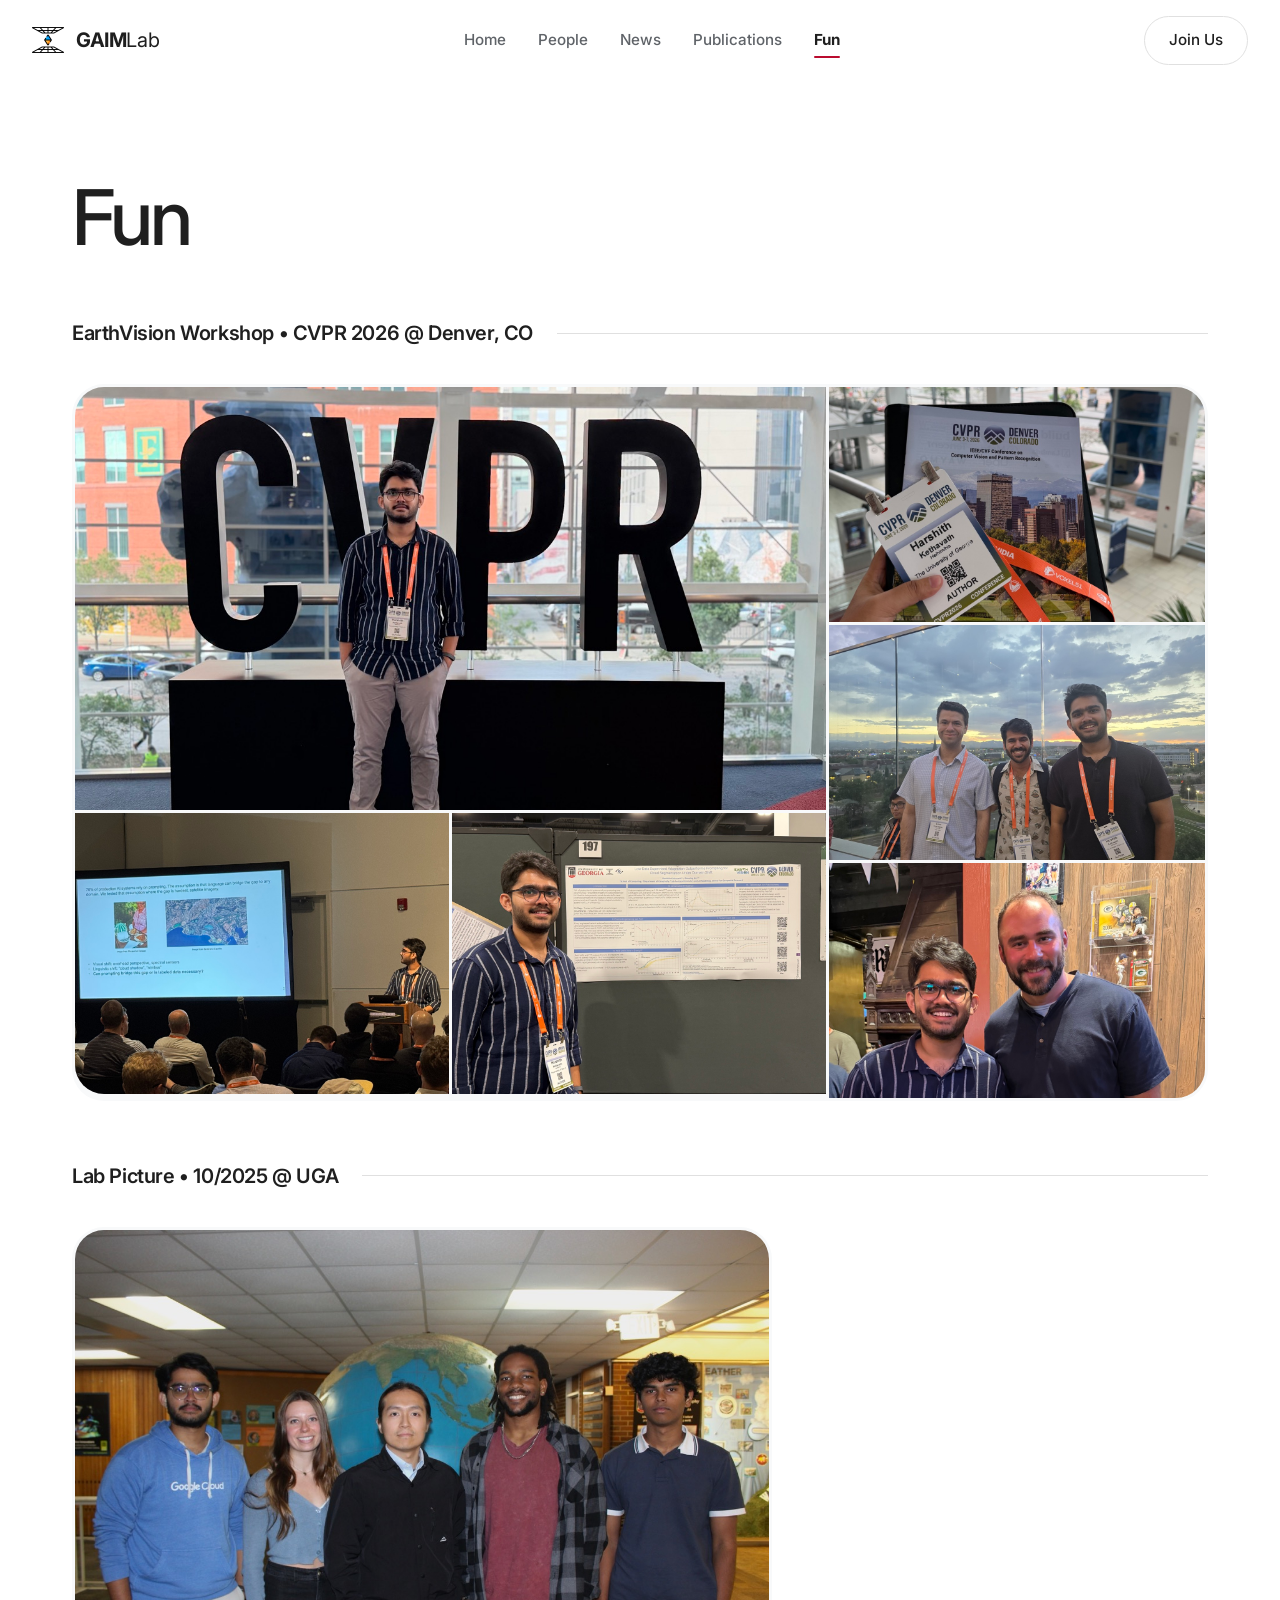
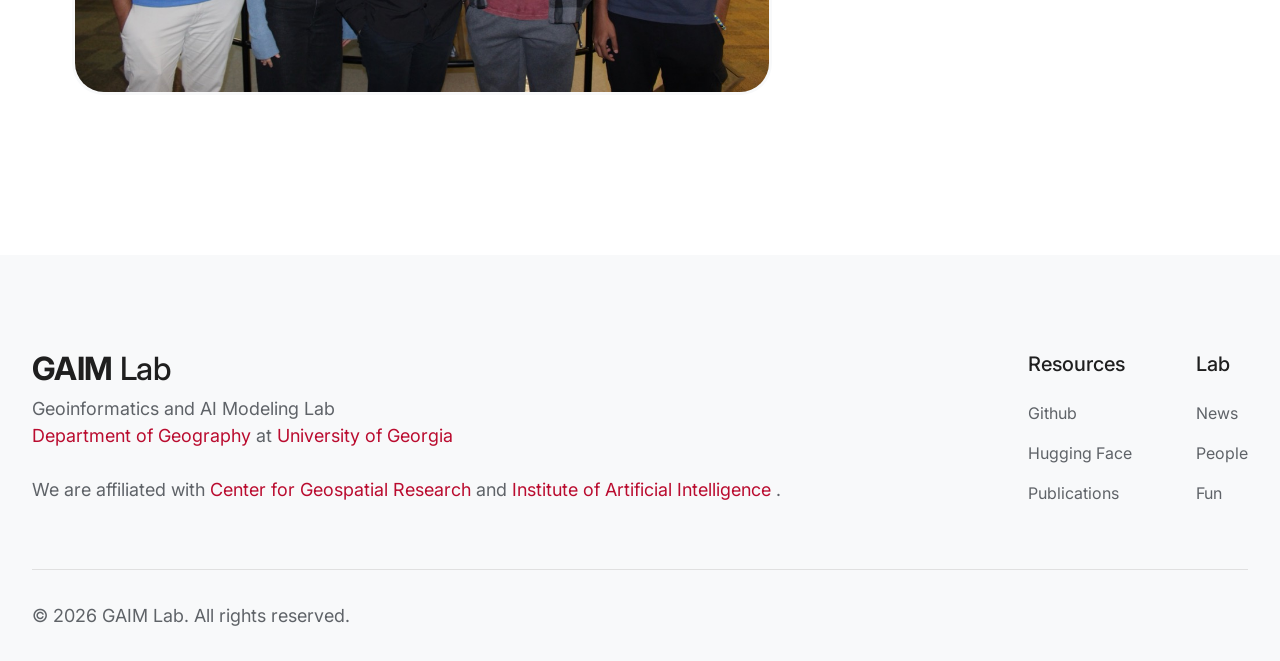
==== gallery/index.html @ b4d10457 "update layout" ====
<!DOCTYPE html>
<html lang="en">
<head>
    <meta charset="UTF-8">
    <meta name="viewport" content="width=device-width, initial-scale=1.0">
    <base href="/">
    <title>Gallery | GAIM Lab</title>
    <link href="https://fonts.googleapis.com/css2?family=Inter:wght@400;500;600;700&display=swap" rel="stylesheet">
    <link rel="stylesheet" href="css/style.css">
    <link rel="icon" type="image/png" href="assets/logo.png">
</head>
<body>
    <div id="navbar-placeholder"></div>

    <main class="gallery-section">
        <h1>Fun</h1>

        <div class="gallery-divider"><h2>EarthVision Workshop • CVPR 2026 @ Denver, CO</h2></div>

        <div class="gallery-canvas">
            <div class="gallery-left">
                <div class="gallery-slot gallery-slot-wide"><img src="assets/research/2026_cvpr/CVPR.jpeg" alt=""></div>
                <div class="gallery-2row">
                    <div class="gallery-slot"><img src="assets/research/2026_cvpr/Present.jpeg" alt=""></div>
                    <div class="gallery-slot"><img src="assets/research/2026_cvpr/Poster.jpeg" alt=""></div>
                </div>
            </div>
            <div class="gallery-right">
                <div class="gallery-slot"><img src="assets/research/2026_cvpr/ID.jpeg" alt=""></div>
                <div class="gallery-slot"><img src="assets/research/2026_cvpr/People_1.jpg" alt=""></div>
                <div class="gallery-slot"><img src="assets/research/2026_cvpr/People_2.jpeg" alt=""></div>
            </div>
        </div>

        <div class="gallery-divider"><h2>Lab Picture • 10/2025 @ UGA</h2></div>

        <div>
            <img class="gallery-single-slot" src="assets/10_2025.jpeg" alt="">
        </div>

    </main>

    <div id="footer-placeholder"></div>
    <script src="js/main.js?v=13"></script>
</body>
</html>
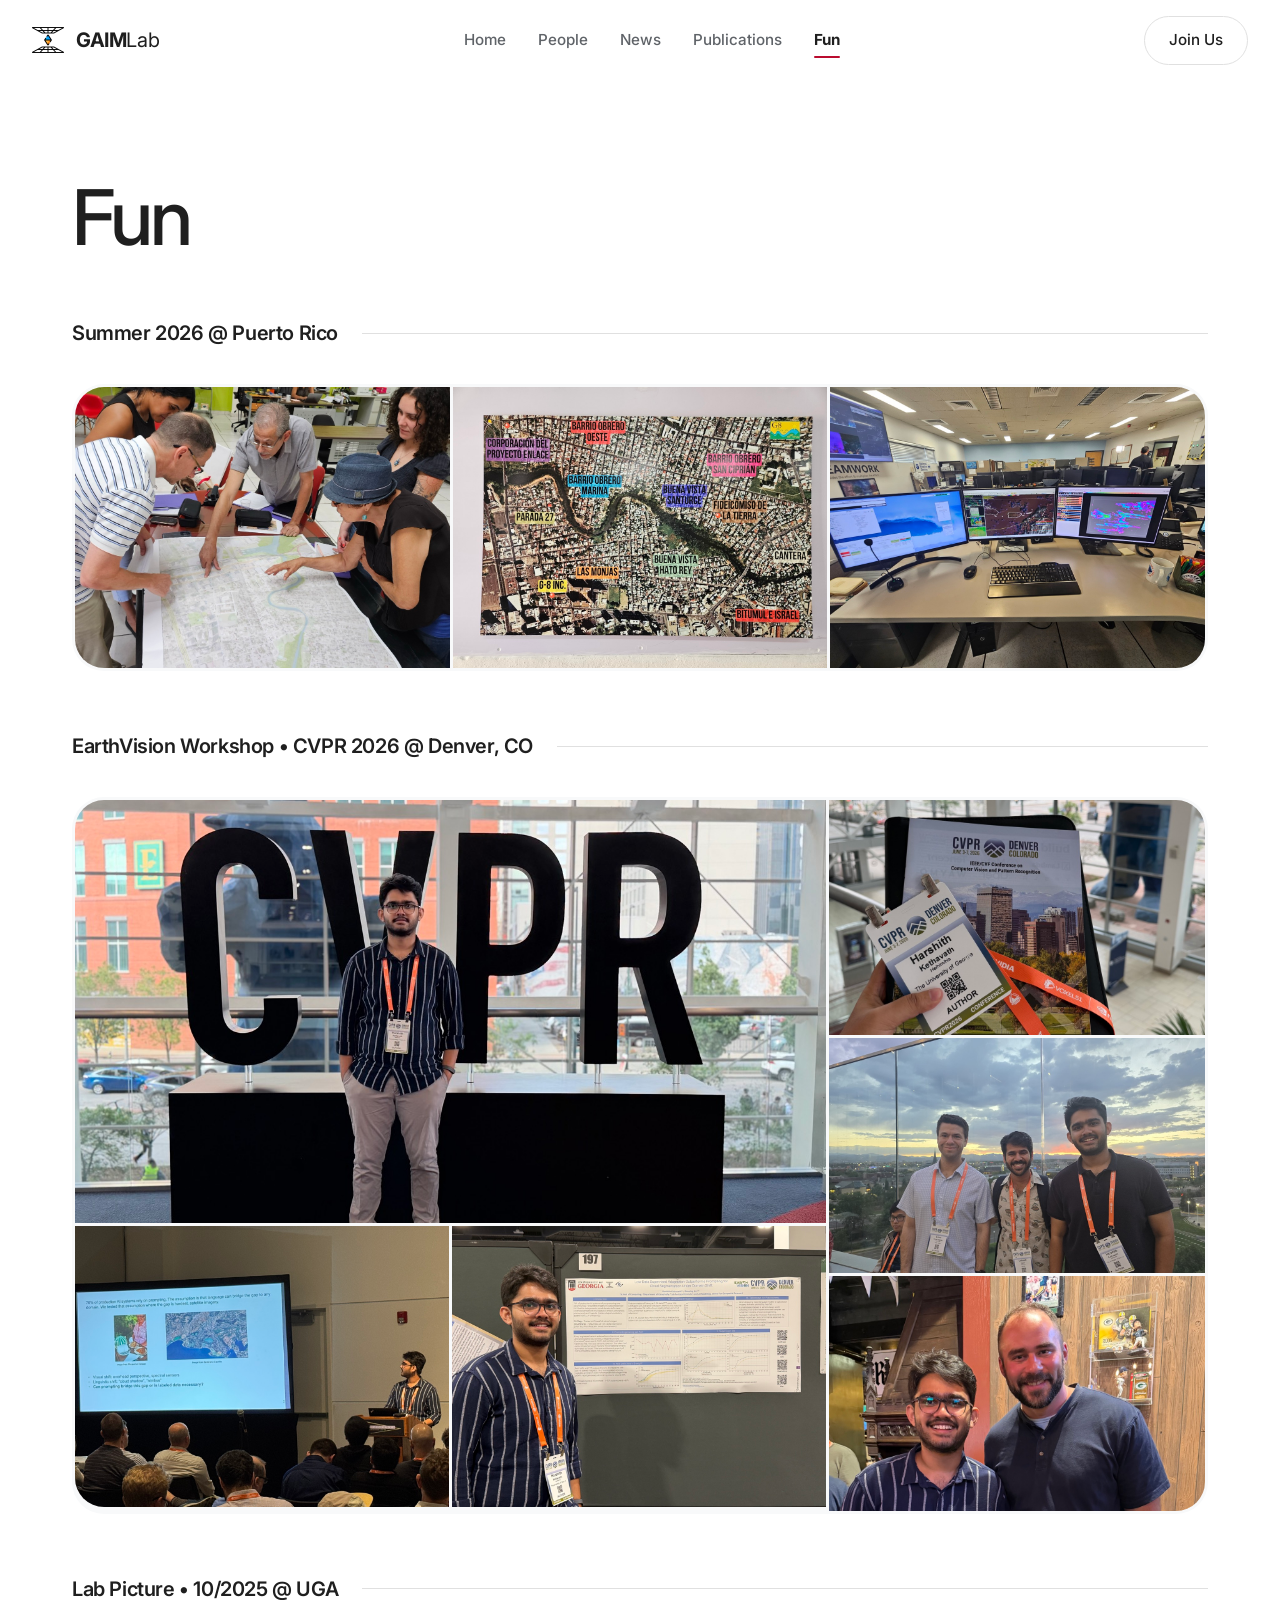
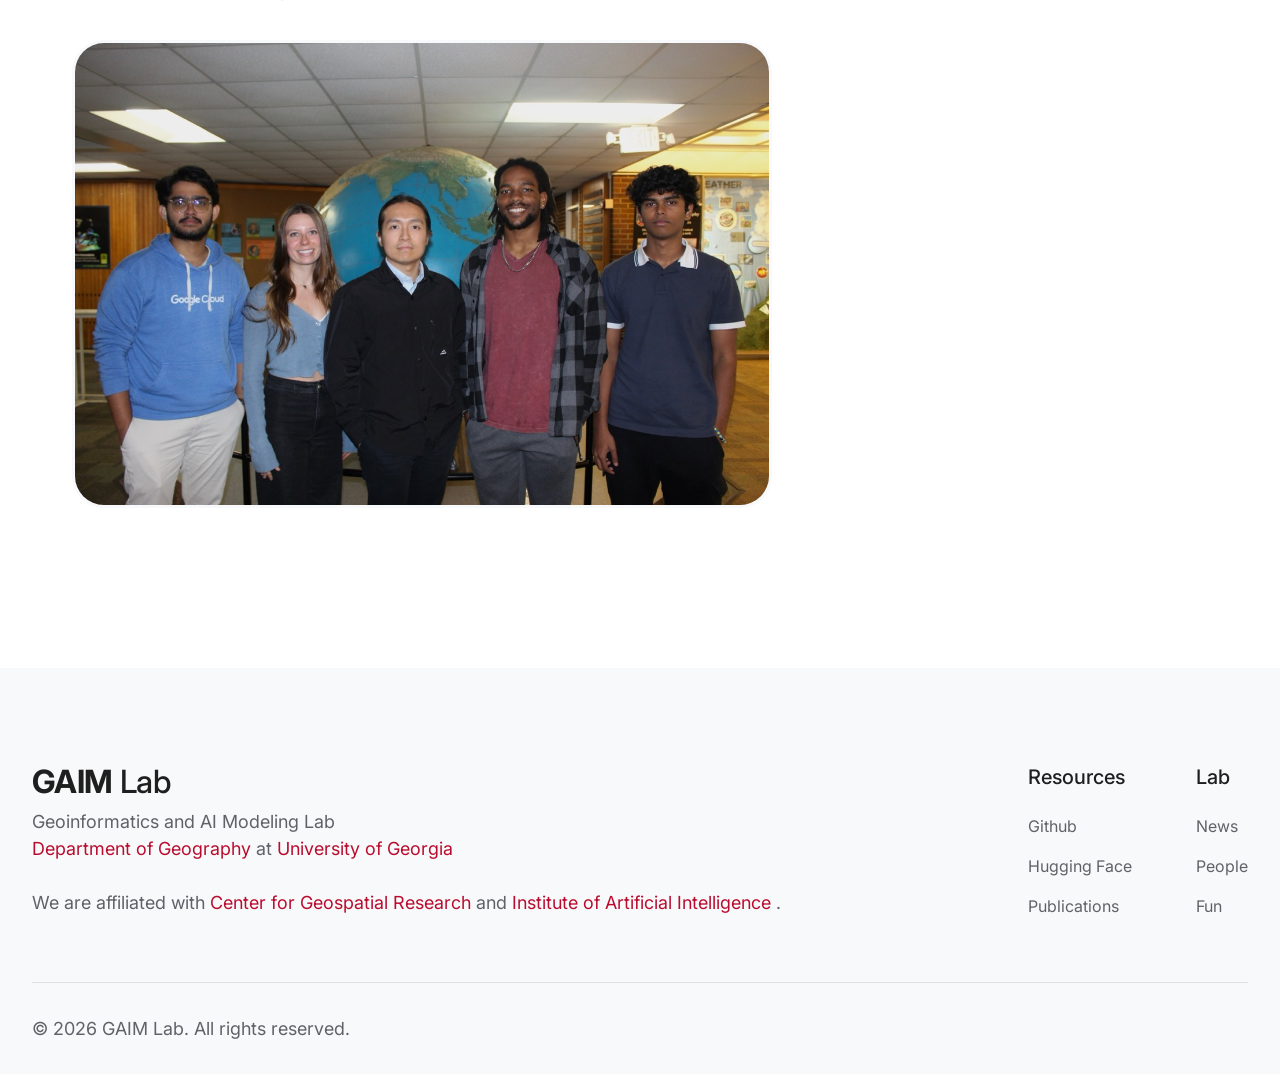
==== commit 3a8e68bc: "add manual control and new photos" ====
--- a/gallery/index.html
+++ b/gallery/index.html
@@ -14,6 +14,14 @@
 
     <main class="gallery-section">
         <h1>Fun</h1>
+
+        <div class="gallery-divider"><h2>Summer 2026 @ Puerto Rico</h2></div>
+
+        <div class="gallery-canvas">
+            <div class="gallery-slot"><img src="assets/research/2026_pr/g8.jpg" alt=""></div>
+            <div class="gallery-slot"><img src="assets/research/2026_pr/communities.jpg" alt=""></div>
+            <div class="gallery-slot"><img src="assets/research/2026_pr/nws.jpg" alt=""></div>
+        </div>
 
         <div class="gallery-divider"><h2>EarthVision Workshop • CVPR 2026 @ Denver, CO</h2></div>
 
@@ -35,12 +43,12 @@
         <div class="gallery-divider"><h2>Lab Picture • 10/2025 @ UGA</h2></div>
 
         <div>
-            <img class="gallery-single-slot" src="assets/10_2025.jpeg" alt="">
+            <img class="gallery-single-slot" src="assets/people/lab_202510.jpeg" alt="">
         </div>
 
     </main>
 
     <div id="footer-placeholder"></div>
-    <script src="js/main.js?v=13"></script>
+    <script src="js/main.js?v=17"></script>
 </body>
 </html>
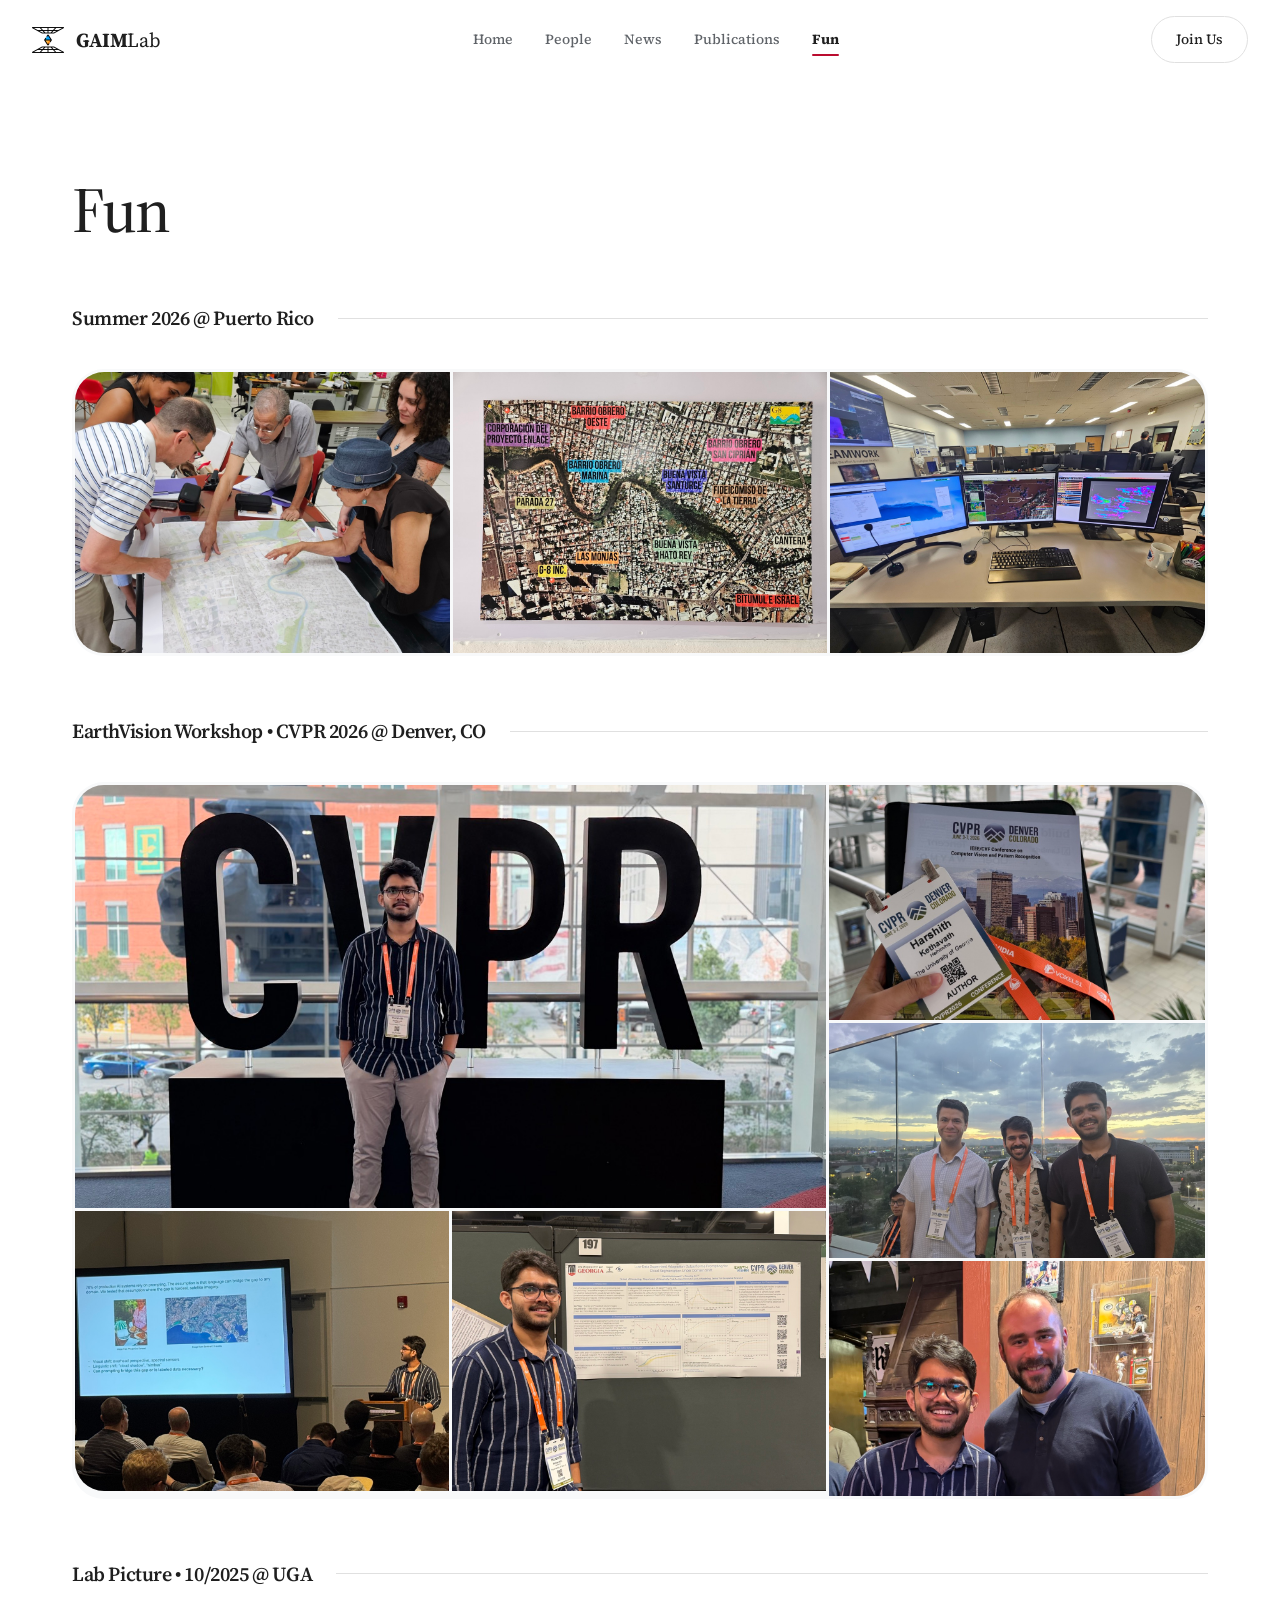
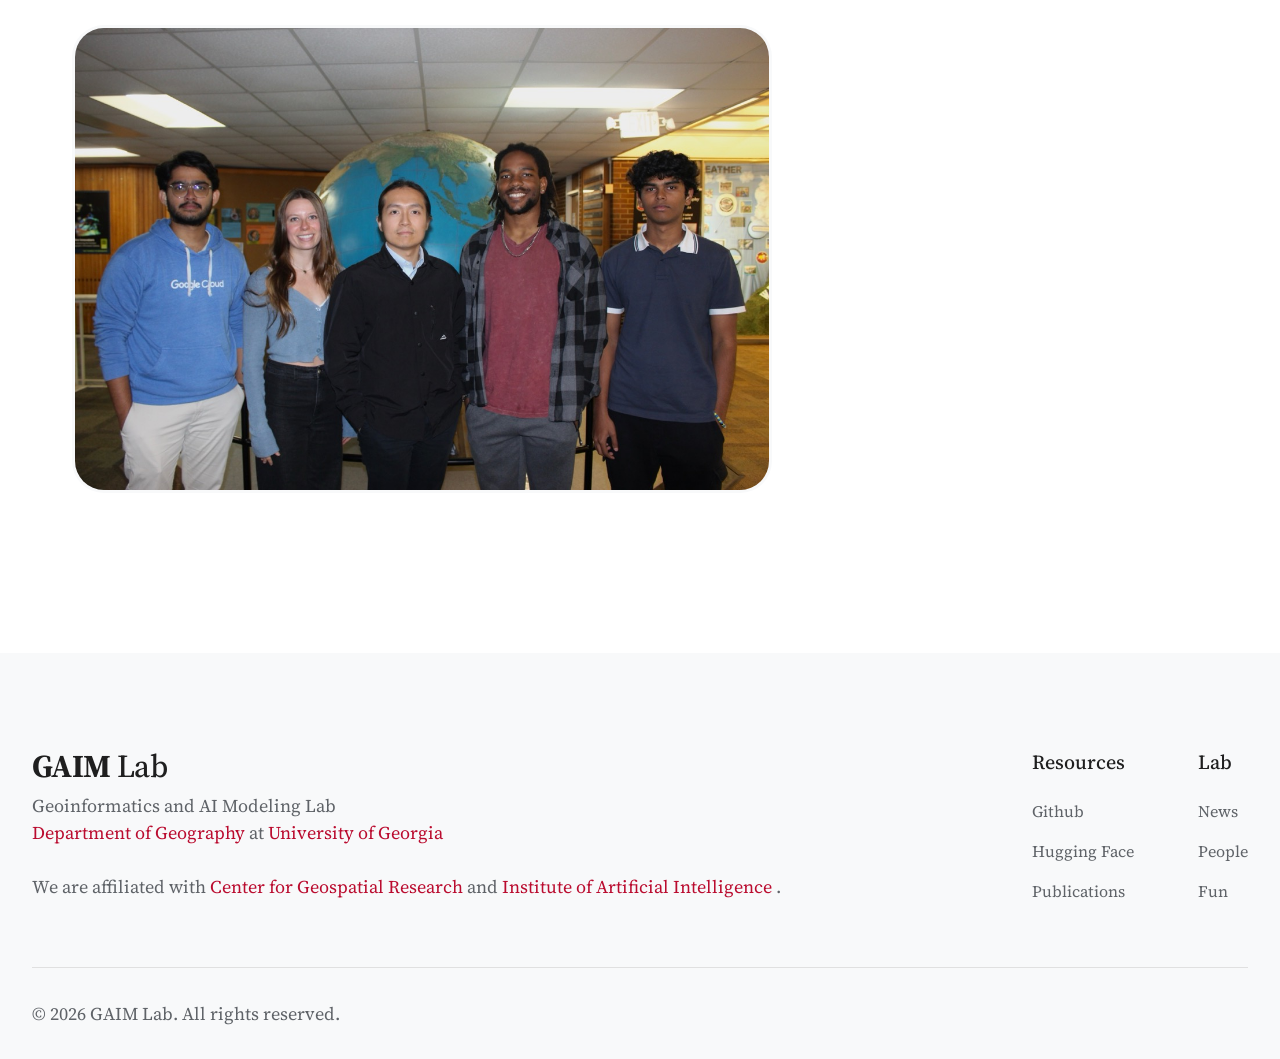
==== commit 2bcb0789: "normalizing and centralizing font and sizes" ====
--- a/gallery/index.html
+++ b/gallery/index.html
@@ -5,7 +5,7 @@
     <meta name="viewport" content="width=device-width, initial-scale=1.0">
     <base href="/">
     <title>Gallery | GAIM Lab</title>
-    <link href="https://fonts.googleapis.com/css2?family=Inter:wght@400;500;600;700&display=swap" rel="stylesheet">
+    <link href="https://fonts.googleapis.com/css2?family=Source+Serif+4:opsz,wght@8..60,400..700&display=swap" rel="stylesheet">
     <link rel="stylesheet" href="css/style.css">
     <link rel="icon" type="image/png" href="assets/logo.png">
 </head>
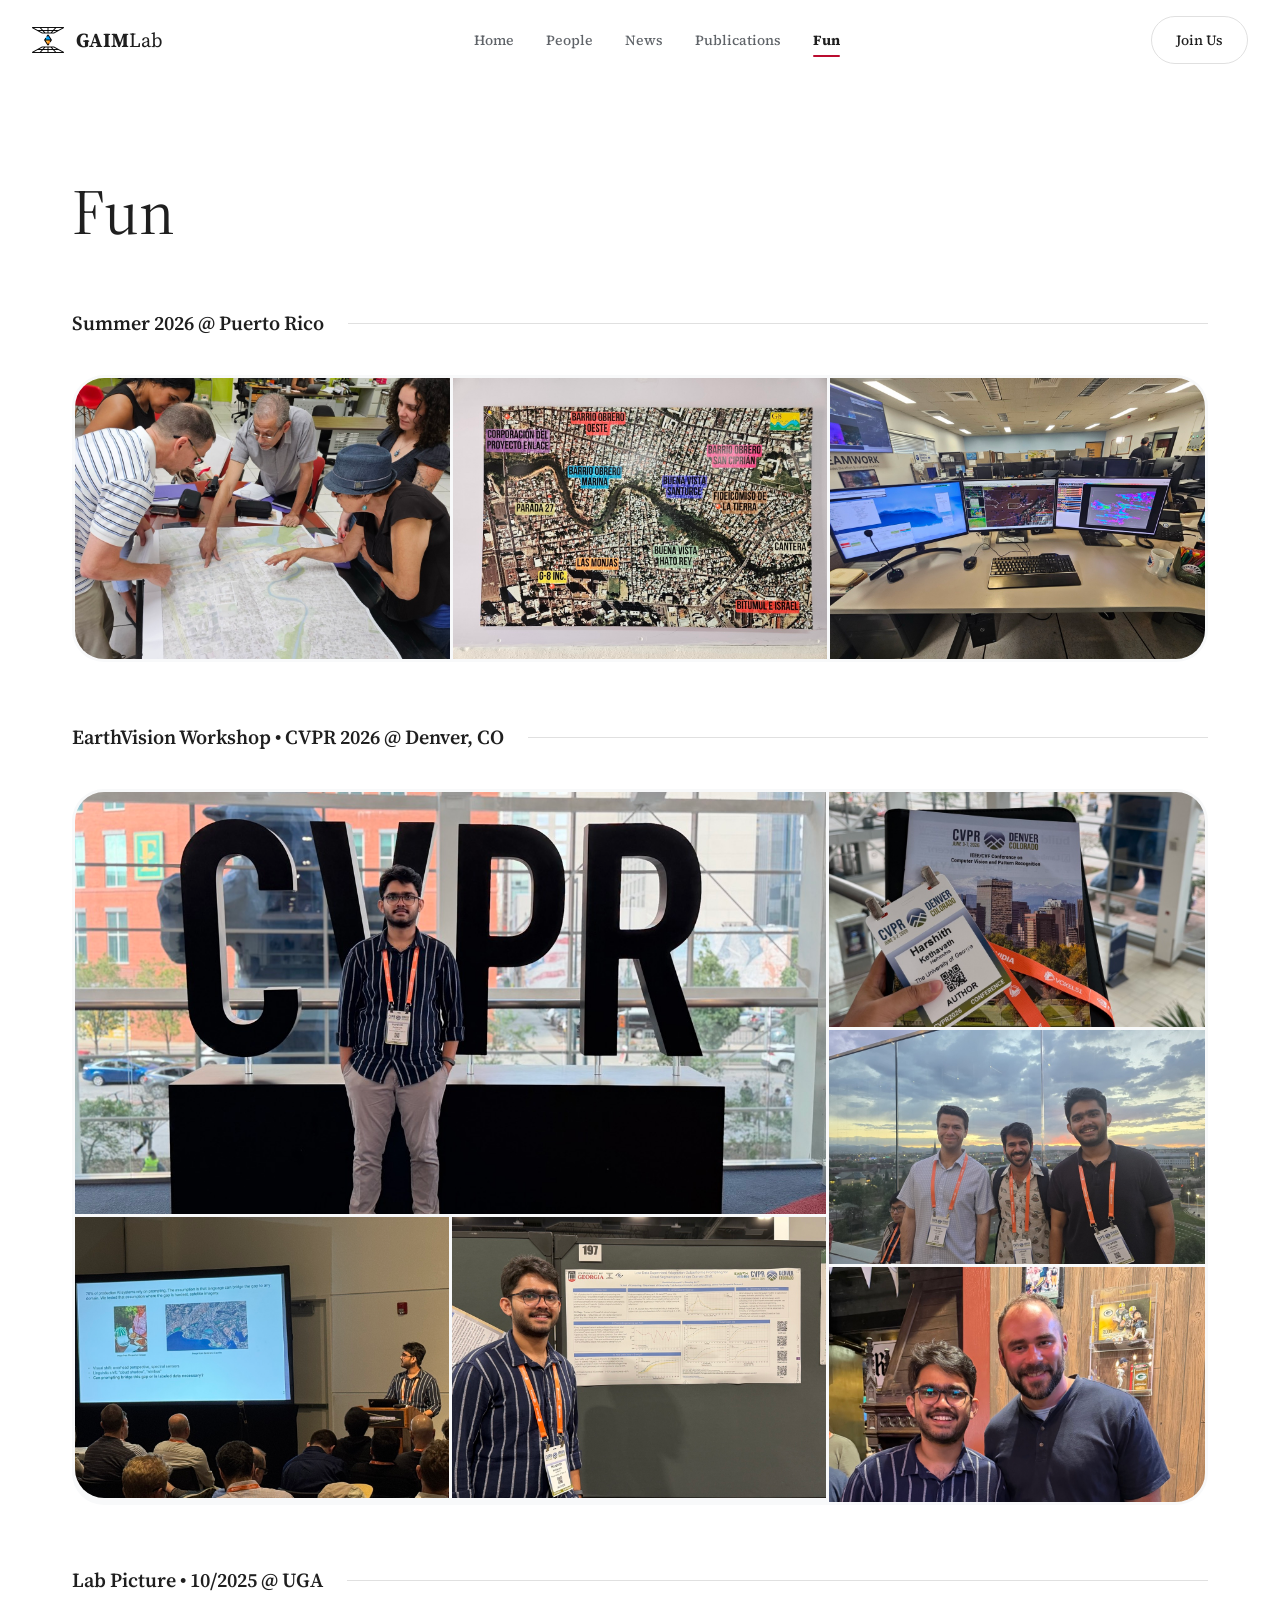
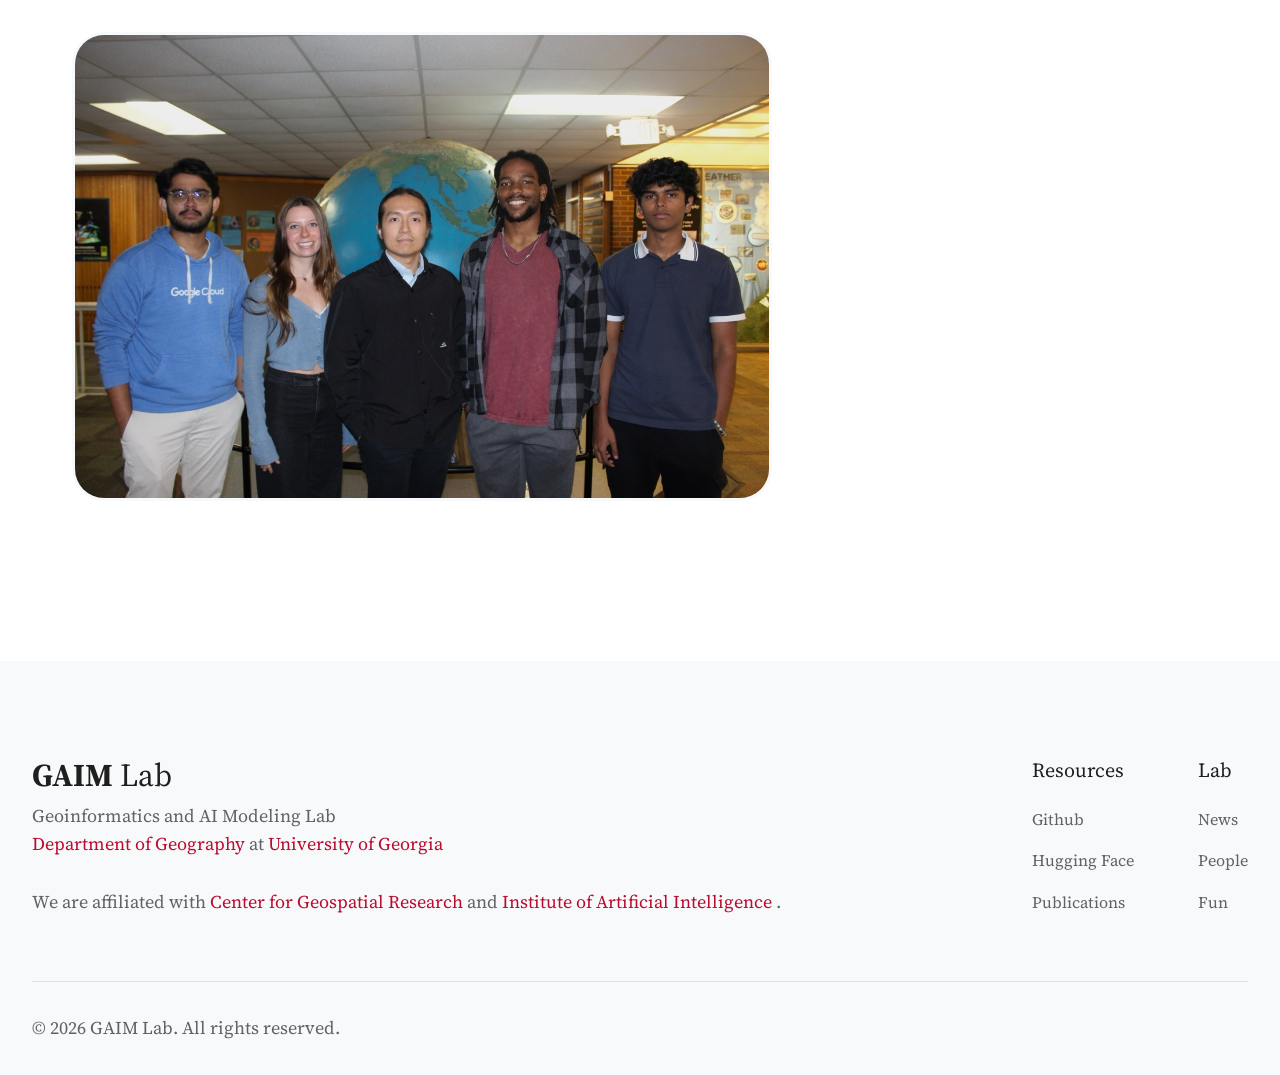
==== commit 6d1592aa: "menu bar and news re org" ====
--- a/gallery/index.html
+++ b/gallery/index.html
@@ -7,7 +7,7 @@
     <title>Gallery | GAIM Lab</title>
     <link href="https://fonts.googleapis.com/css2?family=Source+Serif+4:opsz,wght@8..60,400..700&display=swap" rel="stylesheet">
     <link rel="stylesheet" href="css/style.css">
-    <link rel="icon" type="image/png" href="assets/logo.png">
+    <link rel="icon" type="image/png" href="assets/lab_logo.png">
 </head>
 <body>
     <div id="navbar-placeholder"></div>
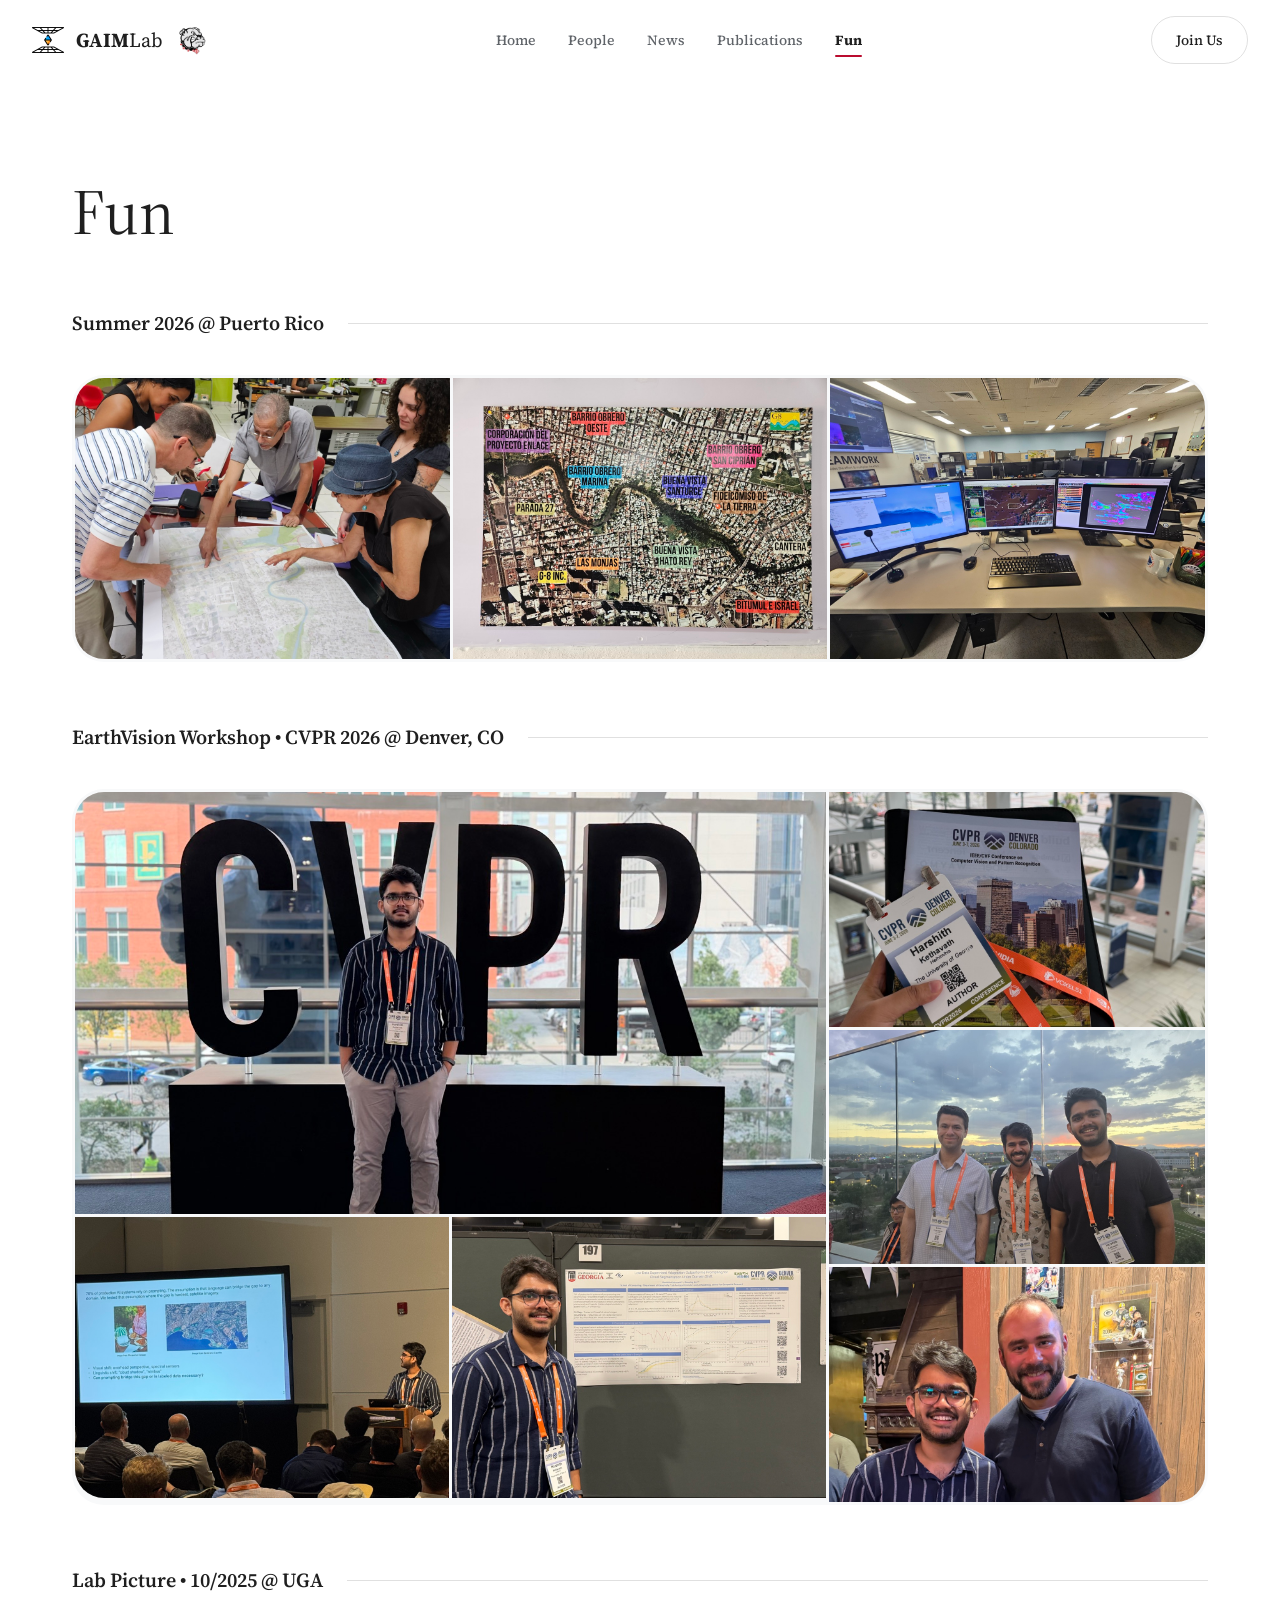
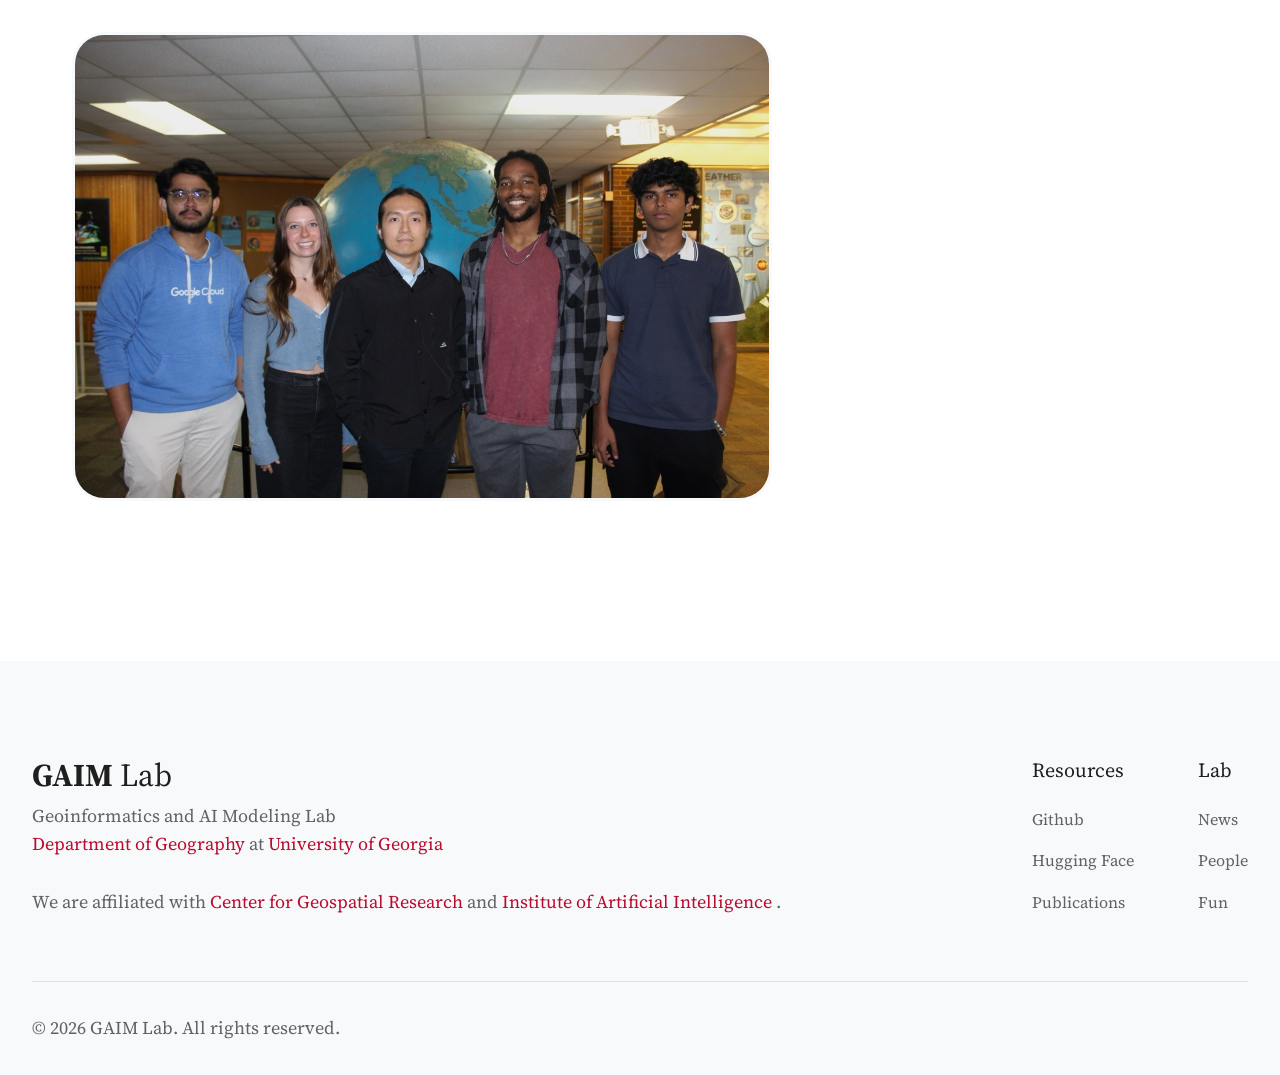
==== commit 04086853: "add a dynamic uga logo" ====
--- a/gallery/index.html
+++ b/gallery/index.html
@@ -49,6 +49,6 @@
     </main>
 
     <div id="footer-placeholder"></div>
-    <script src="js/main.js?v=17"></script>
+    <script src="js/main.js?v=20"></script>
 </body>
 </html>
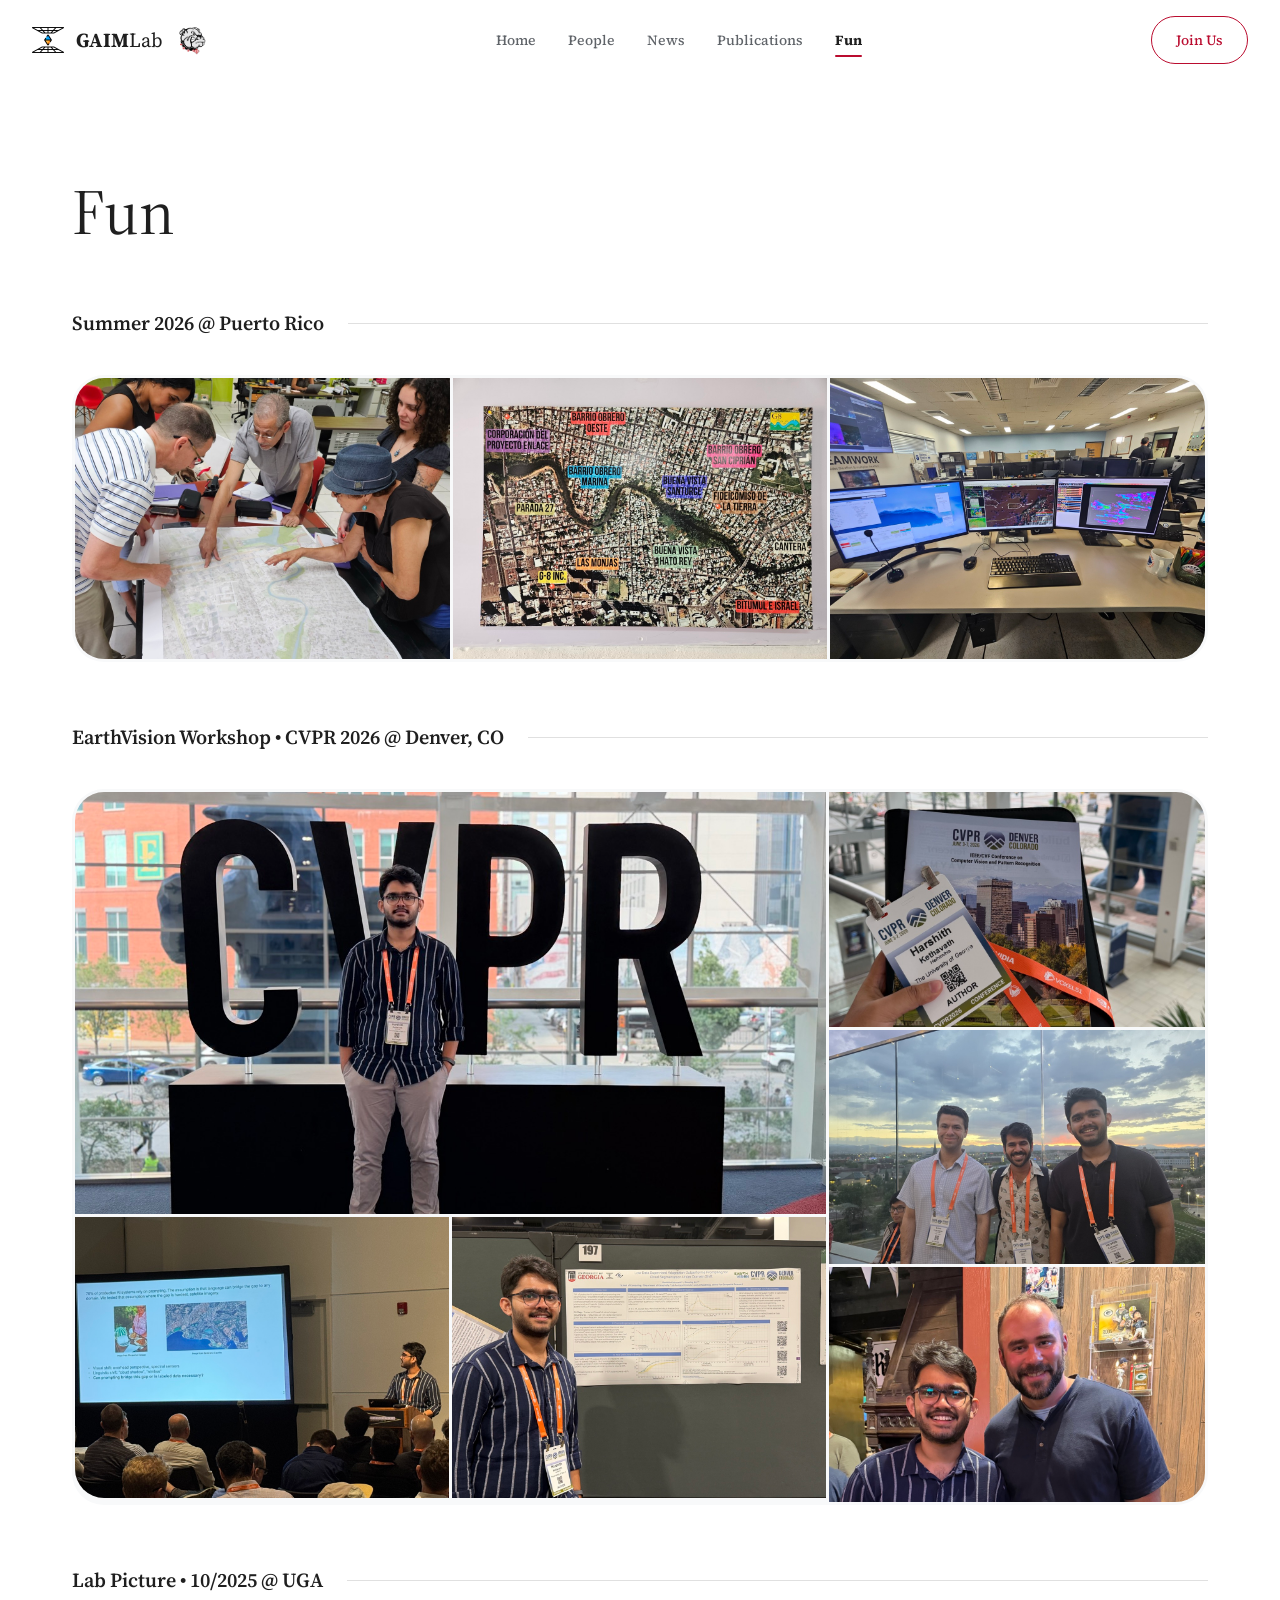
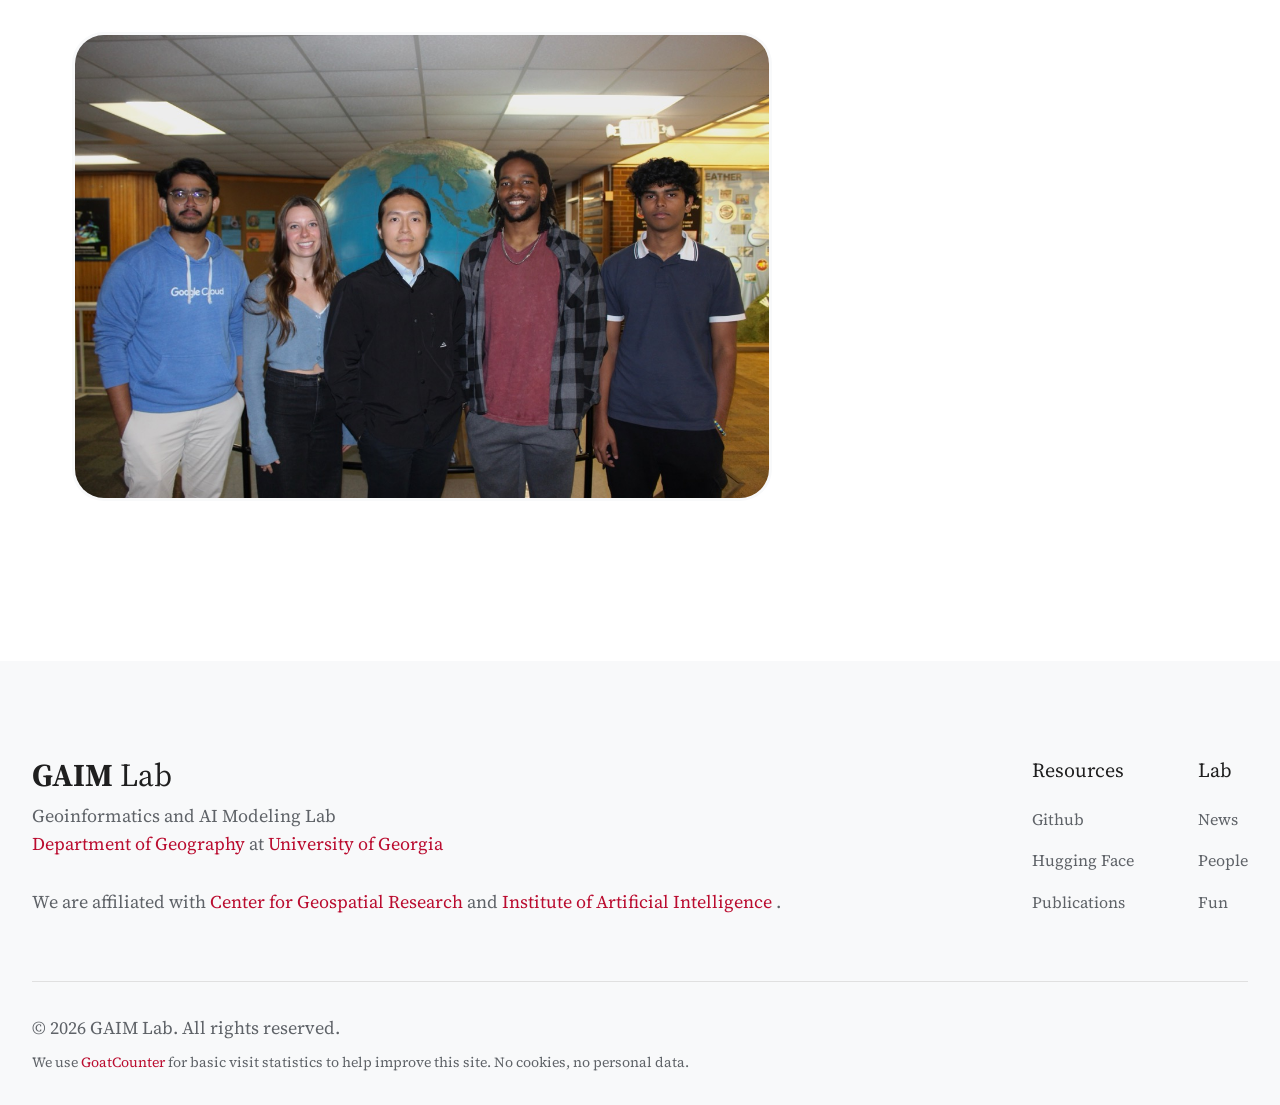
==== commit 8cbd95f8: "add visit statistics" ====
--- a/gallery/index.html
+++ b/gallery/index.html
@@ -8,6 +8,9 @@
     <link href="https://fonts.googleapis.com/css2?family=Source+Serif+4:opsz,wght@8..60,400..700&display=swap" rel="stylesheet">
     <link rel="stylesheet" href="css/style.css">
     <link rel="icon" type="image/png" href="assets/lab_logo.png">
+    <!-- Privacy-friendly analytics: no cookies, no stored IPs. Disclosed in footer.html. -->
+    <script data-goatcounter="https://uga-gaim.goatcounter.com/count"
+            async src="//gc.zgo.at/count.js"></script>
 </head>
 <body>
     <div id="navbar-placeholder"></div>
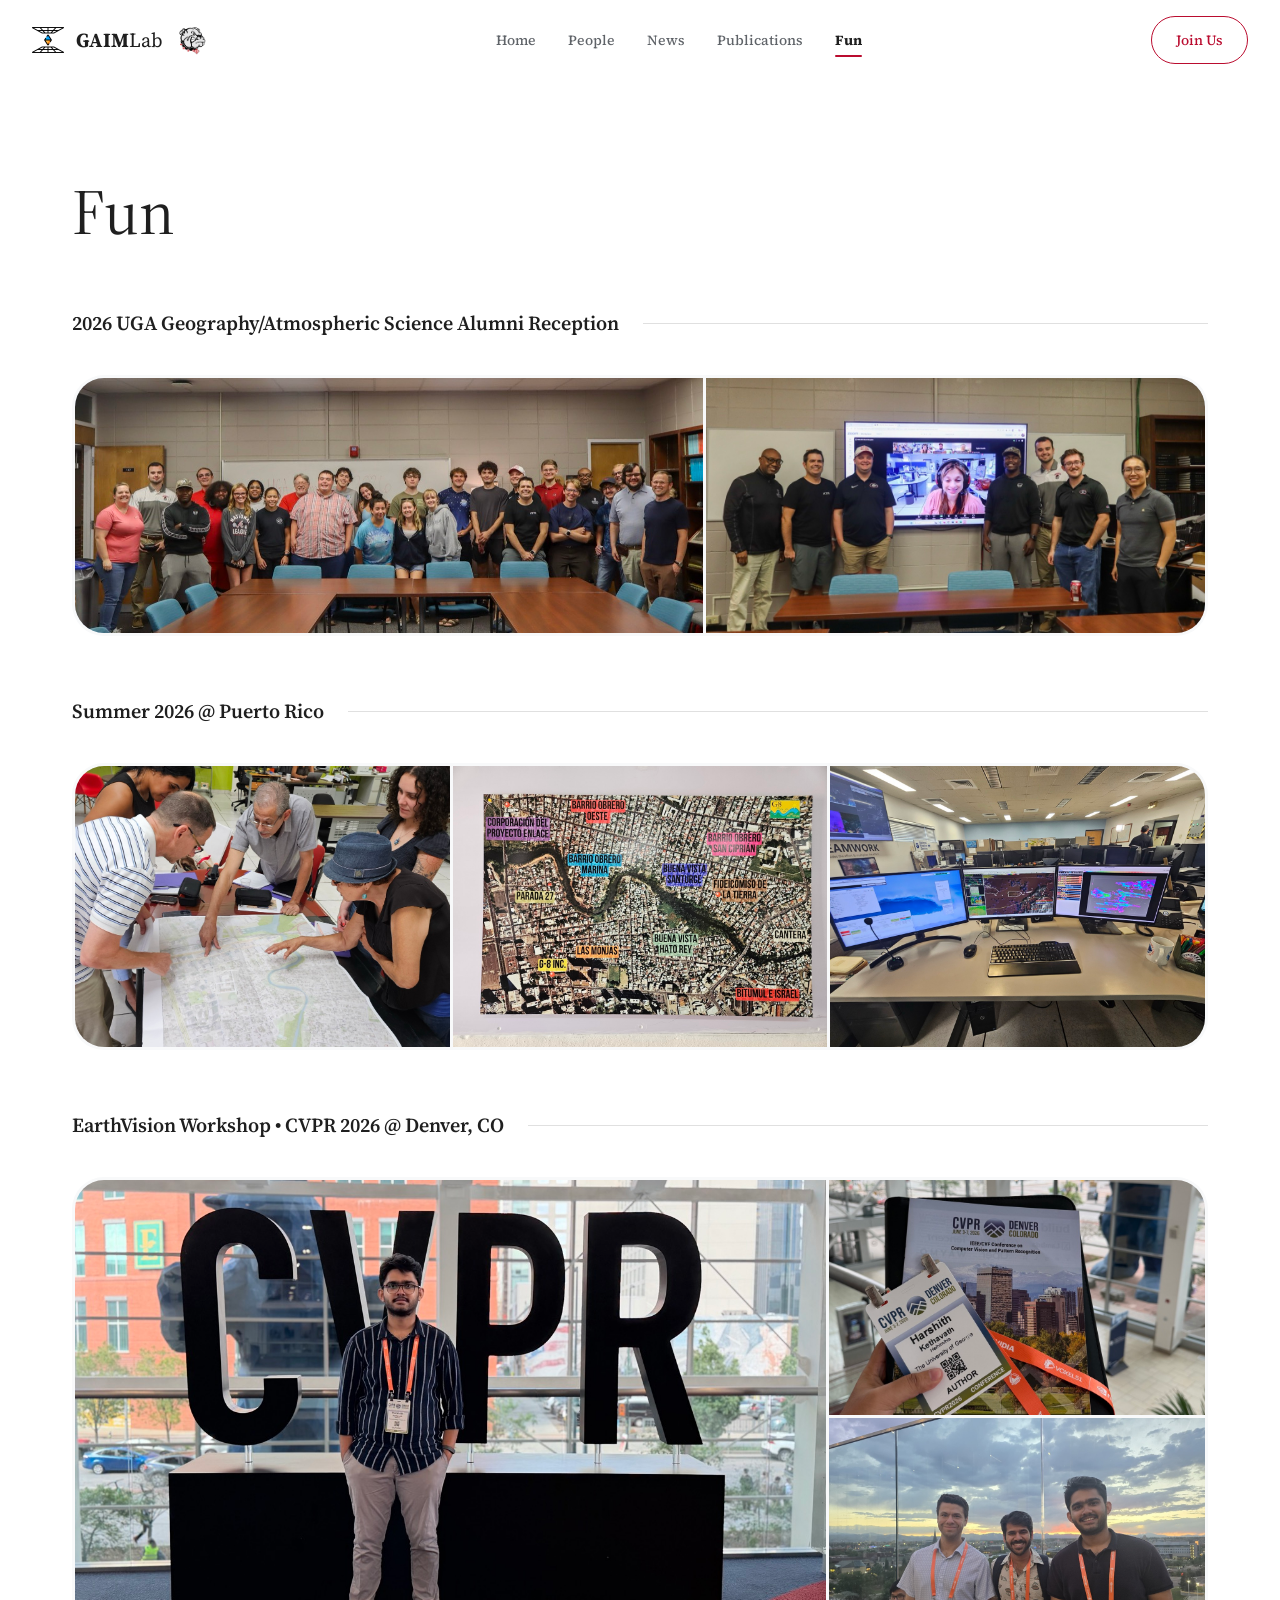
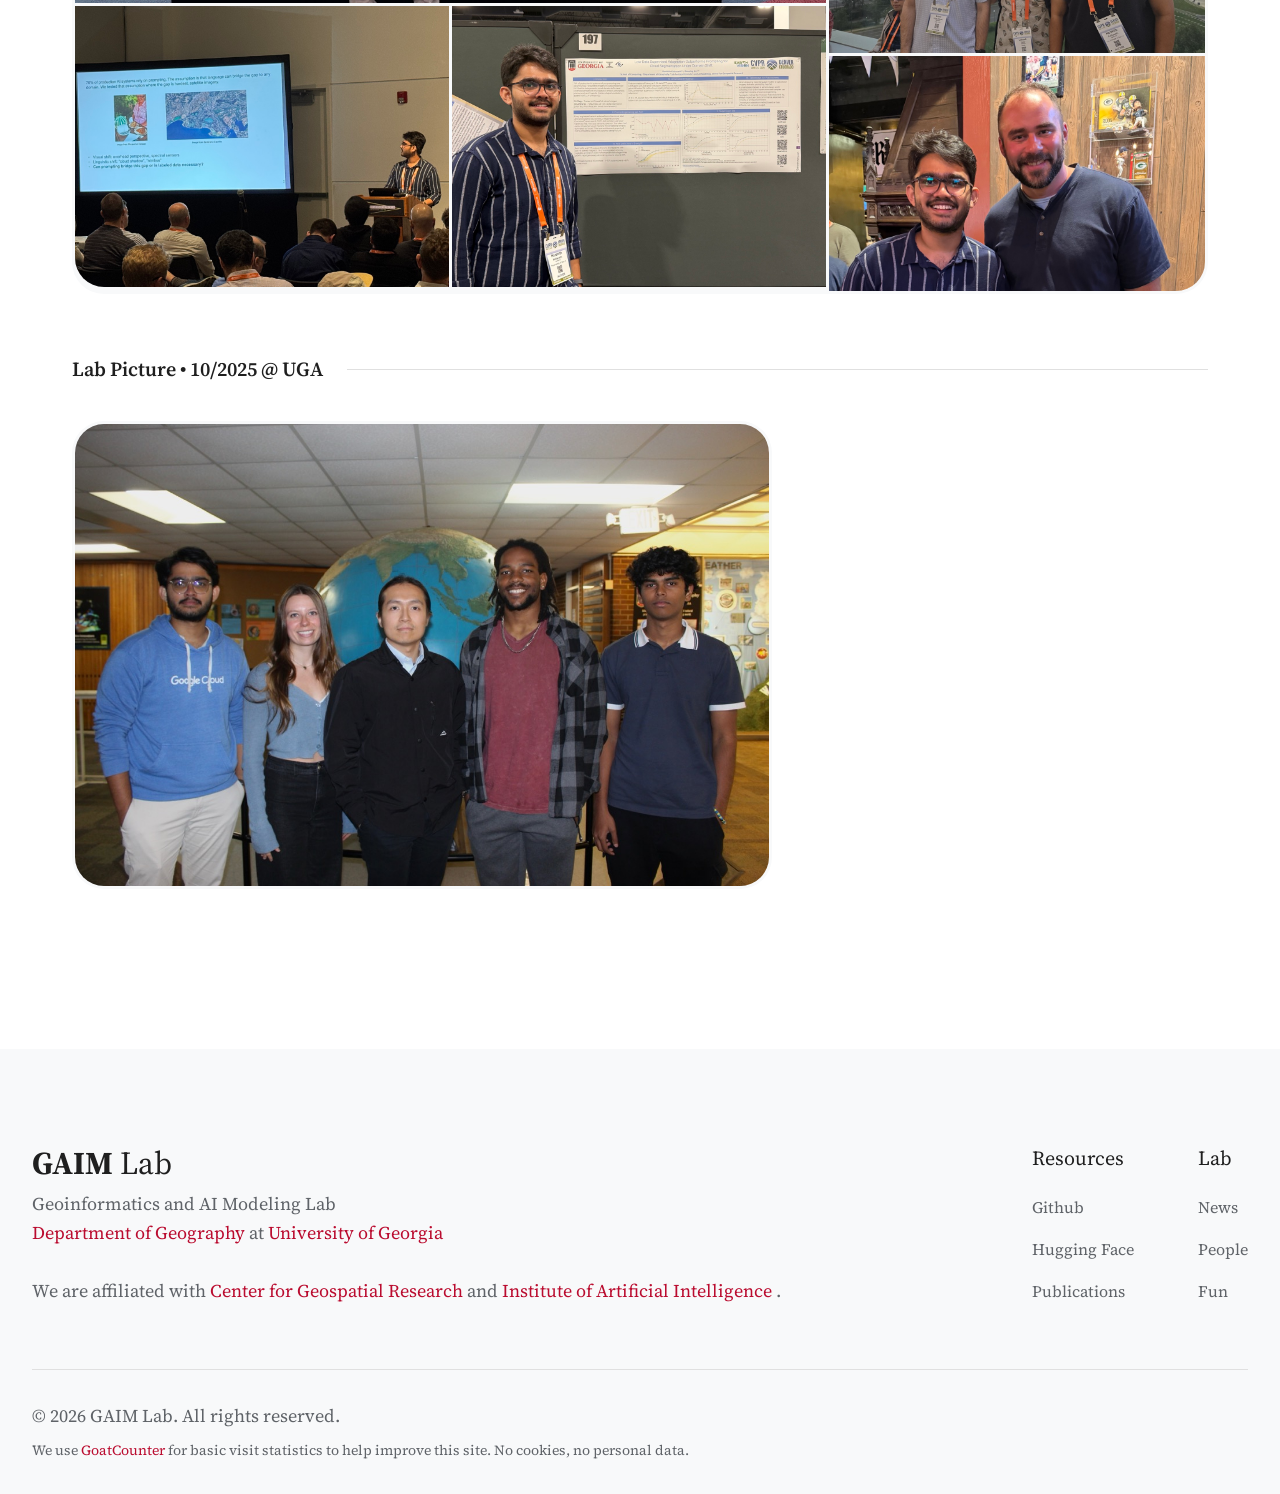
==== commit 8ea336c8: "add photo" ====
--- a/gallery/index.html
+++ b/gallery/index.html
@@ -17,6 +17,13 @@
 
     <main class="gallery-section">
         <h1>Fun</h1>
+
+        <div class="gallery-divider"><h2>2026 UGA Geography/Atmospheric Science Alumni Reception</h2></div>
+
+        <div class="gallery-canvas gallery-canvas-fit">
+            <div class="gallery-slot" style="--w: 1200; --h: 488"><img src="assets/fun/2026_alumni/01.jpg" alt=""></div>
+            <div class="gallery-slot" style="--w: 1200; --h: 615"><img src="assets/fun/2026_alumni/02.jpg" alt=""></div>
+        </div>
 
         <div class="gallery-divider"><h2>Summer 2026 @ Puerto Rico</h2></div>
 
